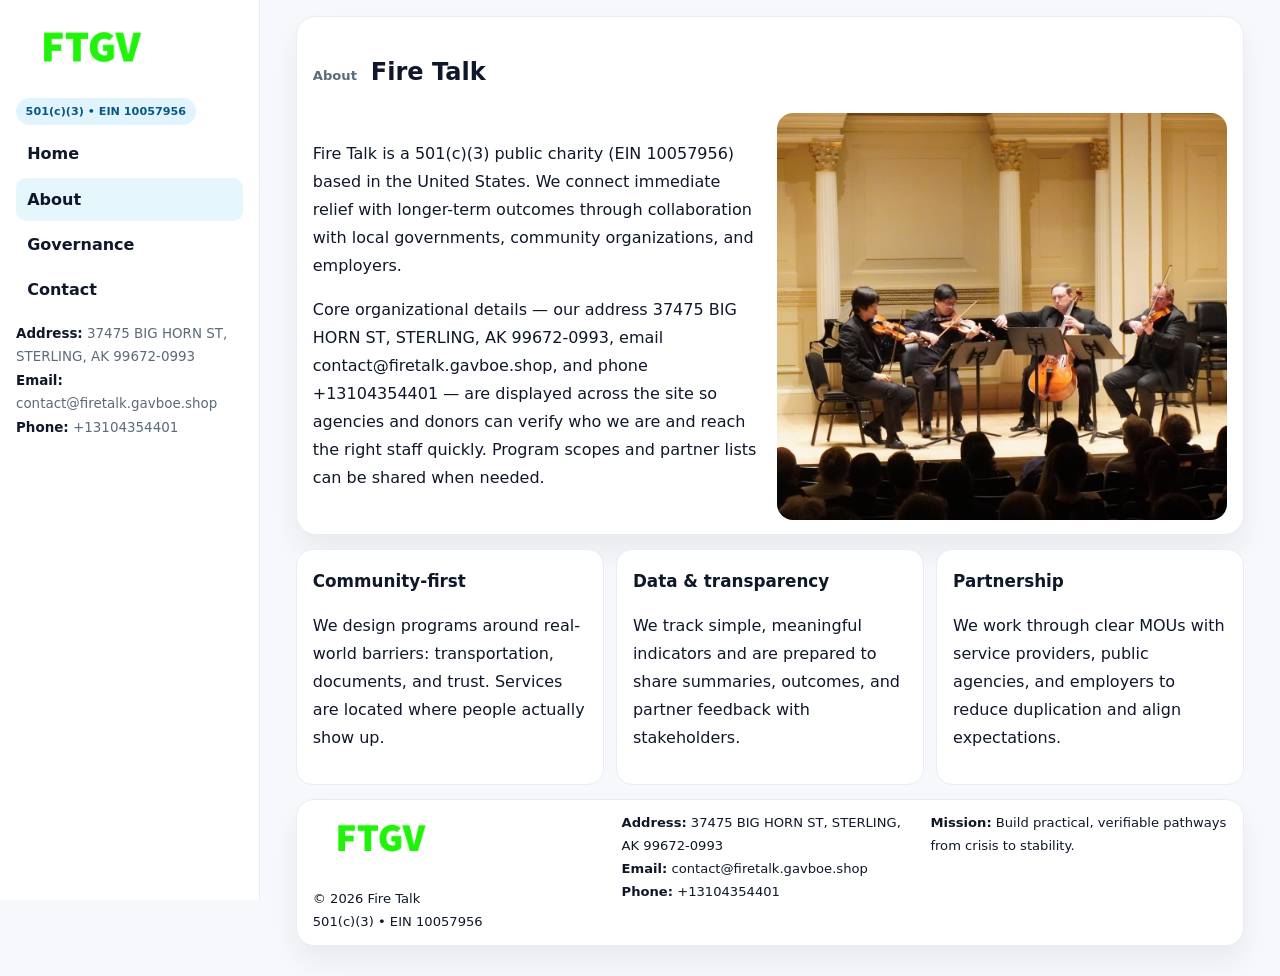
==== about.html @ 5031007e "Initial commit" ====
<!doctype html><html lang="en"><head>
<meta charset="utf-8">
<meta name="viewport" content="width=device-width,initial-scale=1">
<title>Fire Talk – Nonprofit • 2025</title>
<link rel="stylesheet" href="assets/styles.css">
<link rel="icon" href="images/logo.png">
  <meta name="description" content="We are a 501(c)(3) organization advancing community services, education, and direct relief through transparent programs, local partnerships, and measurable outcomes.">
</head>
<body>
<div style="position:absolute;left:-9999px;top:-9999px;opacity:0" data-uniq="{{UNIQUE_BLOB}}">
  <span>We are a 501(c)(3) organization advancing community services, education, and direct relief through transparent programs, local partnerships, and measurable outcomes.</span><svg width="12" height="12" viewBox="0 0 12 12" xmlns="http://www.w3.org/2000/svg"><circle cx="6" cy="6" r="5" fill="#9d174d"/></svg><img src="images/hero.jpg" width="1" height="1" alt="" loading="lazy"/>
</div>

<div class="layout">
  <aside class="aside">
    <div class="logo"><a href="index.html"><img src="images/logo.png" alt="Logo"></a></div>
    <div class="tag">501(c)(3) • EIN 10057956</div>
    <nav class="c12b67d80aa" style="margin-top:8px">
      <a href="index.html">Home</a>
      <a class="active" href="about.html">About</a>
      <a href="governance.html">Governance</a>
      <a href="contact.html">Contact</a>
    </nav>
    <div class="meta">
      <div><strong>Address:</strong> 37475 BIG HORN ST, STERLING, AK 99672-0993</div>
      <div><strong>Email:</strong> contact@firetalk.gavboe.shop</div>
      <div><strong>Phone:</strong> +13104354401</div>
    </div>
  </aside>

  <main>
    <div class="container">
      <section class="panel">
        <h1>
          <span class="small" style="font-weight:700;color:var(--muted);margin-right:.35rem">About</span>
          <span style="font-weight:800">Fire Talk</span>
        </h1>
        <div class="z">
          <div>
            <p>Fire Talk is a 501(c)(3) public charity (EIN 10057956) based in the United States. We connect immediate relief with longer-term outcomes through collaboration with local governments, community organizations, and employers.</p>
            <p>Core organizational details — our address 37475 BIG HORN ST, STERLING, AK 99672-0993, email contact@firetalk.gavboe.shop, and phone +13104354401 — are displayed across the site so agencies and donors can verify who we are and reach the right staff quickly. Program scopes and partner lists can be shared when needed.</p>
          </div>
          <div class="imgbox"><img src="images/about.jpg" alt="Team and partners"></div>
        </div>
      </section>

      <section class="section cards">
        <article class="c72529c5d57">
          <h3>Community-first</h3>
          <p>We design programs around real-world barriers: transportation, documents, and trust. Services are located where people actually show up.</p>
        </article>
        <article class="c72529c5d57">
          <h3>Data & transparency</h3>
          <p>We track simple, meaningful indicators and are prepared to share summaries, outcomes, and partner feedback with stakeholders.</p>
        </article>
        <article class="c72529c5d57">
          <h3>Partnership</h3>
          <p>We work through clear MOUs with service providers, public agencies, and employers to reduce duplication and align expectations.</p>
        </article>
      </section>

      <footer class="footer">
        <div class="footer-grid">
          <div>
            <img src="images/logo.png" style="width:135px;margin-bottom:.35rem" alt="Logo">
            <div class="small">© <span id="y"></span> Fire Talk</div>
            <div class="small">501(c)(3) • EIN 10057956</div>
          </div>
          <div>
            <div class="small"><strong>Address:</strong> 37475 BIG HORN ST, STERLING, AK 99672-0993</div>
            <div class="small"><strong>Email:</strong> <a href="mailto:contact@firetalk.gavboe.shop">contact@firetalk.gavboe.shop</a></div>
            <div class="small"><strong>Phone:</strong> <a href="tel:+13104354401">+13104354401</a></div>
          </div>
          <div>
            <div class="small"><strong>Mission:</strong> Build practical, verifiable pathways from crisis to stability.</div>
          </div>
        </div>
      </footer>
    </div>
  </main>
</div>
<script>document.getElementById('y').textContent=new Date().getFullYear();</script>
</body></html>
---- assets/styles.css ----
:root{
  --ink:#0f172a;      /* main text */
  --muted:#5b6b7b;    /* secondary text */
  --line:#e6eef5;     /* borders */
  --paper:#ffffff;
  --brand:#0ea5e9;    /* will be overridden by script */
  --brand-ink:#075985;
  --soft:#eef9ff;
  --r:18px;
  --sh:0 16px 30px rgba(15,23,42,.06);
}

*{box-sizing:border-box}
html,body{height:100%}
body{
  margin:0;background:#f6f8fb;color:var(--ink);
  font-family:Inter,system-ui,-apple-system,BlinkMacSystemFont,"Segoe UI",Arial,sans-serif;
  line-height:1.75;
}

/* SIDEBAR */
.layout{display:grid;grid-template-columns:260px 1fr;min-height:100vh}
.aside{
  position:sticky;top:0;height:100vh;overflow:auto;
  background:#ffffff;border-right:1px solid var(--line);
  padding:18px 16px;box-shadow:0 0 0 rgba(0,0,0,0);
}
.logo{display:flex;align-items:center;gap:10px;margin-bottom:10px}
.logo img{width:150px;height:auto;display:block}
.tag{
  display:inline-block;background:rgba(14,165,233,.12);
  color:var(--brand-ink);padding:.22rem .6rem;
  border-radius:999px;font-weight:700;font-size:.7rem;
}

.c12b67d80aa a{
  display:block;color:var(--ink);text-decoration:none;font-weight:600;
  padding:.48rem .7rem;border-radius:10px;margin:.12rem 0;
}
.c12b67d80aa a:hover,.c12b67d80aa a.active{background:rgba(14,165,233,.1)}
.aside .meta{margin-top:10px;color:var(--muted);font-size:.84rem}
.aside .meta strong{color:var(--ink)}

/* MAIN */
main{padding:16px}
.container{width:min(1120px,96%);margin:0 auto}
.panel{background:#fff;border:1px solid var(--line);border-radius:20px;box-shadow:var(--sh);padding:14px 16px}

/* HERO */
.cf85a695c16{
  border:1px solid var(--line);border-radius:22px;overflow:hidden;
  background:#fff;box-shadow:var(--sh);
}
.hero-grid{display:grid;grid-template-columns:1.2fr .8fr;gap:0}
.cf85a695c16 .c2e8f7f1bc7{padding:18px}
.cf85a695c16 h1{font-size:clamp(1.9rem,3.2vw,2.7rem);margin:.2rem 0 .5rem}
.cf85a695c16 p{color:var(--muted)}
.cf85a695c16 img{width:100%;height:100%;object-fit:cover;display:block}

/* SECTION */
.section{margin-top:14px}
h2{font-size:1.26rem;margin:.1rem 0 .6rem}
h3{margin:.2rem 0 .35rem;font-size:1.05rem}

/* Z layout */
.z{display:grid;grid-template-columns:1fr 1fr;gap:14px;align-items:center}
.imgbox img{width:100%;display:block;border-radius:16px}

/* MOSAIC gallery */
.mosaic{
  display:grid;gap:10px;
  grid-template-columns:repeat(6,1fr);
}
.mosaic img{
  width:100%;height:125px;object-fit:cover;
  border-radius:12px;display:block;
}
.mosaic .c2{grid-column:span 2}
.mosaic .c3{grid-column:span 3}
.mosaic .r2{height:260px}

/* cards */
.cards{display:grid;grid-template-columns:repeat(auto-fit,minmax(240px,1fr));gap:12px}
.c72529c5d57{background:#fff;border:1px solid var(--line);border-radius:16px;padding:.85rem 1rem 1rem}

/* timeline & stats */
.timeline{list-style:none;margin:.2rem 0 0;padding:0}
.timeline li{position:relative;padding-left:1.2rem;margin:.35rem 0}
.timeline li::before{
  content:"";position:absolute;left:.2rem;top:.6rem;
  width:.42rem;height:.42rem;border-radius:999px;background:var(--brand);
}
.stats{display:grid;grid-template-columns:repeat(auto-fit,minmax(180px,1fr));gap:10px;margin-top:6px}
.stat{background:var(--soft);border:1px dashed var(--line);border-radius:14px;padding:.6rem .8rem}
.stat b{font-size:1.12rem}

/* form */
button,input,textarea{font:inherit}
.cdf2ff88e8e{display:grid;gap:12px;max-width:760px}
.row2{display:grid;grid-template-columns:1fr 1fr;gap:12px}
input,textarea{
  width:100%;padding:.85rem 1rem;border:1px solid var(--line);
  border-radius:14px;background:#fff;
}
textarea{resize:vertical}
.c0e3efb227a{
  width:auto;justify-self:start;background:var(--brand);color:#fff;
  border:0;border-radius:14px;padding:.8rem 1.35rem;cursor:pointer;
}
.c0e3efb227a:hover{background:var(--brand-ink)}

/* footer */
footer{margin:14px 0}
.footer{
  background:#fff;border:1px solid var(--line);
  border-radius:18px;padding:12px 16px;box-shadow:var(--sh);
}
.footer-grid{
  display:grid;grid-template-columns:repeat(auto-fit,minmax(220px,1fr));gap:12px;
}
.small{color:#0f172a;font-size:.82rem}
.small a{color:#0f172a;text-decoration:none}
.small a:hover{text-decoration:underline}

/* responsive */
@media(max-width:980px){
  .layout{grid-template-columns:1fr}
  .aside{position:relative;height:auto;border-right:0;border-bottom:1px solid var(--line)}
  .hero-grid{grid-template-columns:1fr}
  .z{grid-template-columns:1fr}
  .mosaic{grid-template-columns:repeat(3,1fr)}
  .mosaic .r2{height:200px}
}
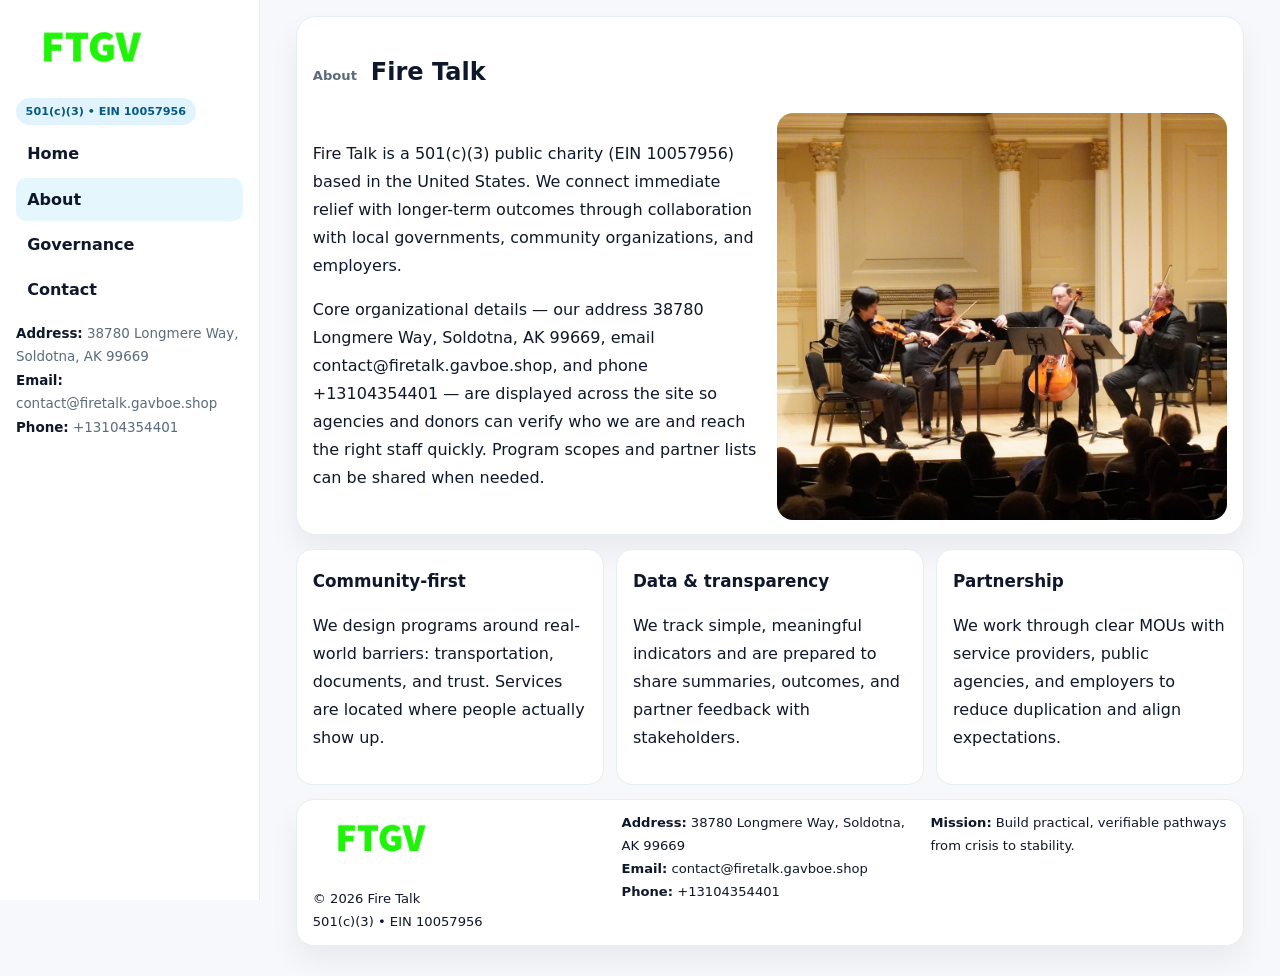
==== commit 5711d4d7: "Safe replace address only" ====
--- a/about.html
+++ b/about.html
@@ -22,7 +22,7 @@
       <a href="contact.html">Contact</a>
     </nav>
     <div class="meta">
-      <div><strong>Address:</strong> 37475 BIG HORN ST, STERLING, AK 99672-0993</div>
+      <div><strong>Address:</strong> 38780 Longmere Way, Soldotna, AK 99669</div>
       <div><strong>Email:</strong> contact@firetalk.gavboe.shop</div>
       <div><strong>Phone:</strong> +13104354401</div>
     </div>
@@ -38,7 +38,7 @@
         <div class="z">
           <div>
             <p>Fire Talk is a 501(c)(3) public charity (EIN 10057956) based in the United States. We connect immediate relief with longer-term outcomes through collaboration with local governments, community organizations, and employers.</p>
-            <p>Core organizational details — our address 37475 BIG HORN ST, STERLING, AK 99672-0993, email contact@firetalk.gavboe.shop, and phone +13104354401 — are displayed across the site so agencies and donors can verify who we are and reach the right staff quickly. Program scopes and partner lists can be shared when needed.</p>
+            <p>Core organizational details — our address 38780 Longmere Way, Soldotna, AK 99669, email contact@firetalk.gavboe.shop, and phone +13104354401 — are displayed across the site so agencies and donors can verify who we are and reach the right staff quickly. Program scopes and partner lists can be shared when needed.</p>
           </div>
           <div class="imgbox"><img src="images/about.jpg" alt="Team and partners"></div>
         </div>
@@ -67,7 +67,7 @@
             <div class="small">501(c)(3) • EIN 10057956</div>
           </div>
           <div>
-            <div class="small"><strong>Address:</strong> 37475 BIG HORN ST, STERLING, AK 99672-0993</div>
+            <div class="small"><strong>Address:</strong> 38780 Longmere Way, Soldotna, AK 99669</div>
             <div class="small"><strong>Email:</strong> <a href="mailto:contact@firetalk.gavboe.shop">contact@firetalk.gavboe.shop</a></div>
             <div class="small"><strong>Phone:</strong> <a href="tel:+13104354401">+13104354401</a></div>
           </div>
